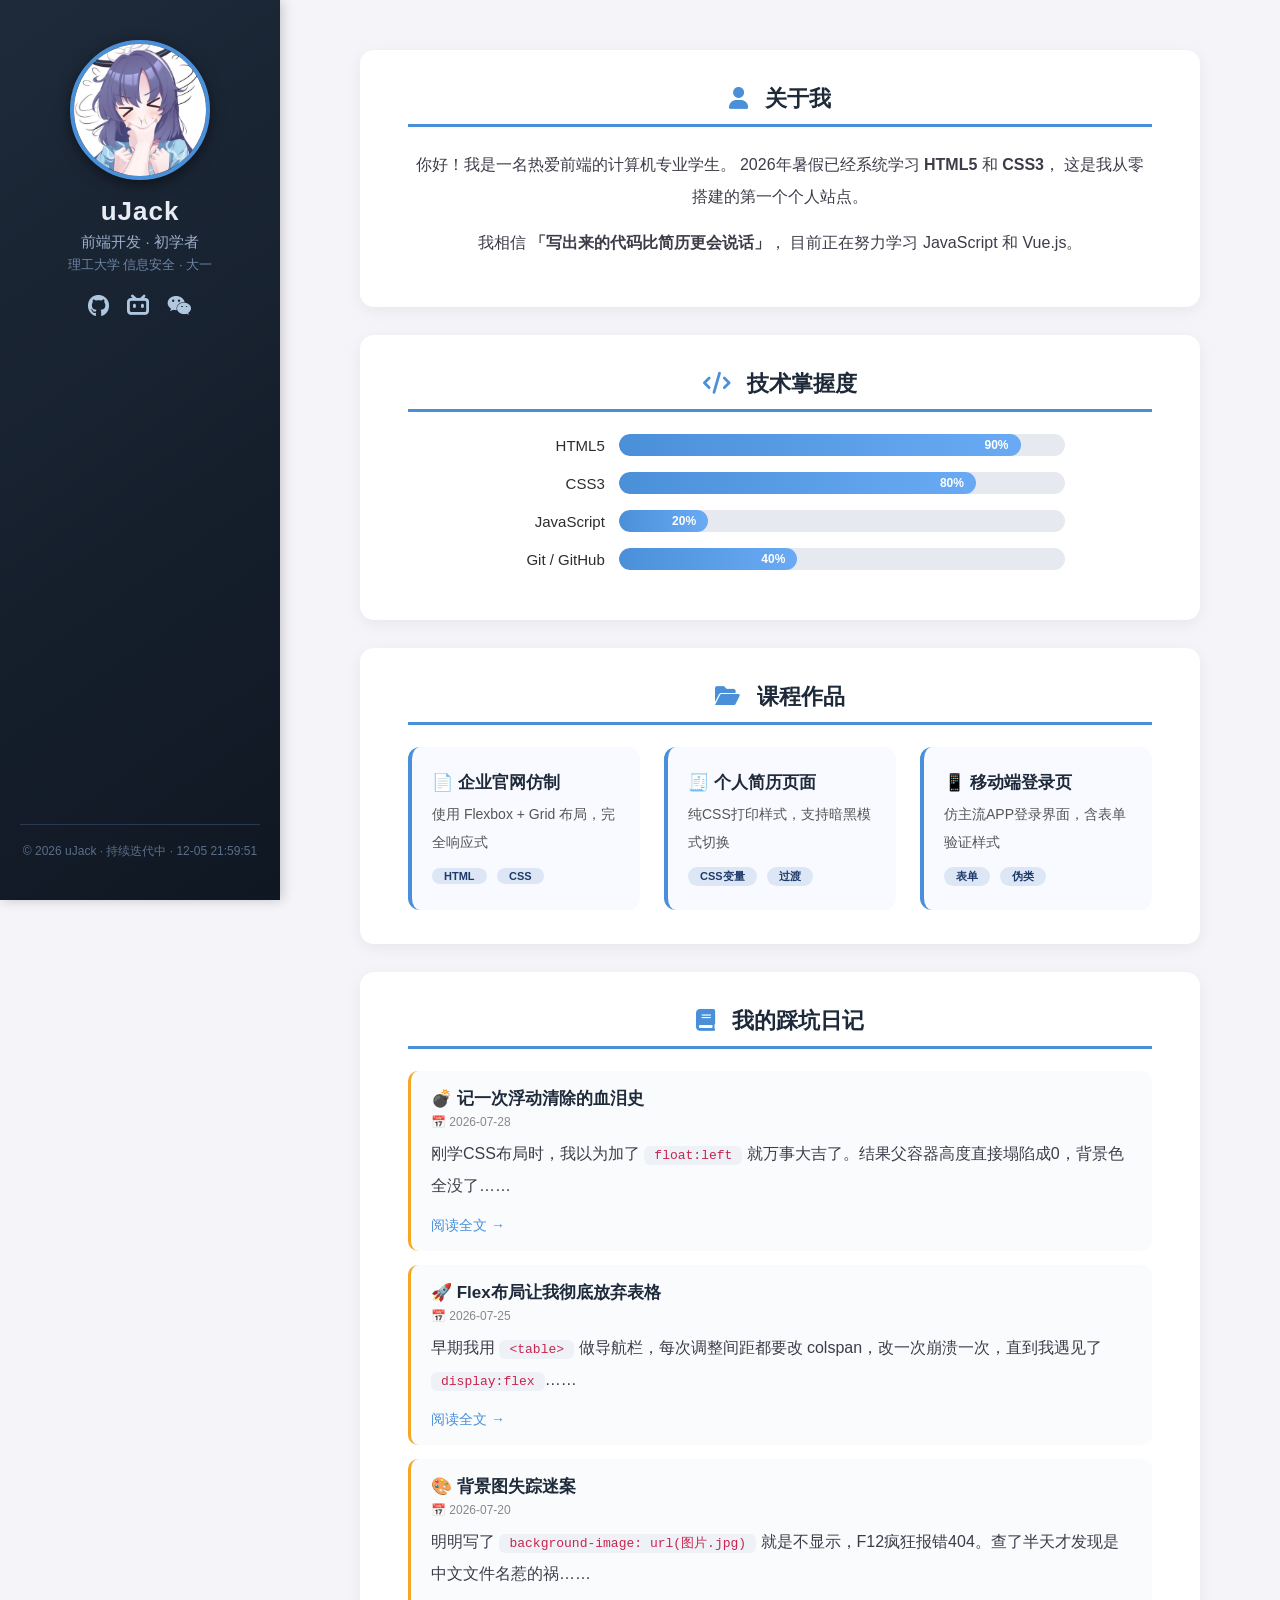
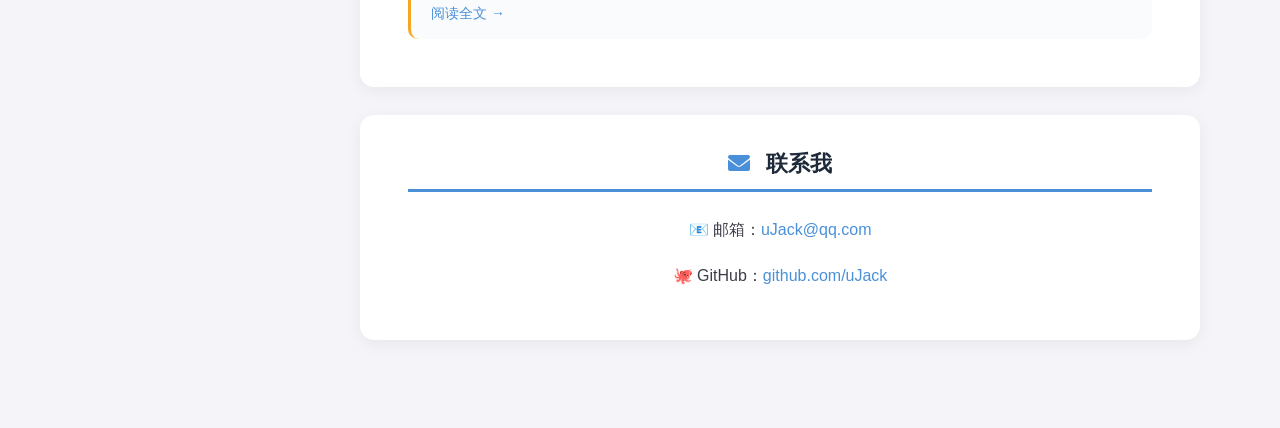
==== index.html @ 8a793961 "Add files via upload" ====
<!DOCTYPE html>
<html lang="zh-CN">
<head>
    <meta charset="UTF-8" />
    <meta name="viewport" content="width=device-width, initial-scale=1.0" />
    <title>uJack | 前端开发初学者</title>
    <!-- 引入外部CSS -->
    <link rel="stylesheet" href="style.css" />
    <!-- 引入Font Awesome图标库（免费图标） -->
    <link rel="stylesheet" href="https://cdnjs.cloudflare.com/ajax/libs/font-awesome/6.0.0-beta3/css/all.min.css" />
</head>
<body>

    <!-- ========== 左侧边栏（固定不动） ========== -->
    <header id="sidebar">
        <div class="avatar">
            <!-- 把 avatar.jpg 放在同目录下，或改成你的图片链接 -->
            <img src="avatar.jpg" alt="我的头像" />
        </div>
        <h1>uJack</h1>
        <p class="subtitle">前端开发 · 初学者</p>
        <p class="bio">理工大学 信息安全 · 大一</p>

        <!-- 社交链接（换成你的真实账号） -->
        <ul class="social-links">
            <li><a href="https://github.com/jiang9wen4jie" target="_blank"><i class="fab fa-github"></i></a></li>
            <li><a href="https://space.bilibili.com/1101646203" target="_blank"><i class="fab fa-bilibili"></i></a></li>
            <li><a href="images/wechat.jpg" target="_blank"><i class="fab fa-weixin"></i></a></li>
        </ul>

        <!-- 底部版权 -->
       <footer class="sidebar-footer">
    <p id="footer-time"></p>
</footer>
    </header>

    <!-- ========== 右侧主内容（可滚动） ========== -->
    <main id="main-content">

        <!-- 区段1：关于我 -->
        <section class="section">
            <h2><i class="fas fa-user"></i> 关于我</h2>
            <p>
                你好！我是一名热爱前端的计算机专业学生。
                2026年暑假已经系统学习 <strong>HTML5</strong> 和 <strong>CSS3</strong>，
                这是我从零搭建的第一个个人站点。
            </p>
            <p>
                我相信 <strong>「写出来的代码比简历更会说话」</strong>，
                目前正在努力学习 JavaScript 和 Vue.js。
            </p>
        </section>

        <!-- 区段2：技能进度条（HR最爱看！） -->
        <section class="section">
            <h2><i class="fas fa-code"></i> 技术掌握度</h2>
            <div class="skill">
                <span class="skill-name">HTML5</span>
                <div class="progress-bar"><div class="progress-fill" style="width:90%;">90%</div></div>
            </div>
            <div class="skill">
                <span class="skill-name">CSS3</span>
                <div class="progress-bar"><div class="progress-fill" style="width:80%;">80%</div></div>
            </div>
            <div class="skill">
                <span class="skill-name">JavaScript</span>
                <div class="progress-bar"><div class="progress-fill" style="width:20%;">20%</div></div>
            </div>
            <div class="skill">
                <span class="skill-name">Git / GitHub</span>
                <div class="progress-bar"><div class="progress-fill" style="width:40%;">40%</div></div>
            </div>
        </section>

        <!-- 区段3：作品集（核心说服力） -->
        <section class="section">
            <h2><i class="fas fa-folder-open"></i> 课程作品</h2>
            <div class="project-grid">
                <div class="project-card">
                    <h3>📄 企业官网仿制</h3>
                    <p>使用 Flexbox + Grid 布局，完全响应式</p>
                    <span class="tag">HTML</span>
                    <span class="tag">CSS</span>
                </div>
                <div class="project-card">
                    <h3>🧾 个人简历页面</h3>
                    <p>纯CSS打印样式，支持暗黑模式切换</p>
                    <span class="tag">CSS变量</span>
                    <span class="tag">过渡</span>
                </div>
                <div class="project-card">
                    <h3>📱 移动端登录页</h3>
                    <p>仿主流APP登录界面，含表单验证样式</p>
                    <span class="tag">表单</span>
                    <span class="tag">伪类</span>
                </div>
            </div>
        </section>

<!-- 区段4：踩坑日记（杀手锏！） -->
<section class="section">
    <h2><i class="fas fa-book"></i> 我的踩坑日记</h2>

    <article class="diary-entry">
        <h3>💣 记一次浮动清除的血泪史</h3>
        <p class="date">📅 2026-07-28</p>
        <p>刚学CSS布局时，我以为加了 <code>float:left</code> 就万事大吉了。结果父容器高度直接塌陷成0，背景色全没了……</p>
        <a href="diary1.html">阅读全文 →</a>   <!-- 👈 删掉了 target="_blank" -->
    </article>

    <article class="diary-entry">
        <h3>🚀 Flex布局让我彻底放弃表格</h3>
        <p class="date">📅 2026-07-25</p>
        <p>早期我用 <code>&lt;table&gt;</code> 做导航栏，每次调整间距都要改 colspan，改一次崩溃一次，直到我遇见了 <code>display:flex</code>……</p>
        <a href="diary2.html">阅读全文 →</a>   <!-- 👈 删掉了 target="_blank" -->
    </article>

    <article class="diary-entry">
        <h3>🎨 背景图失踪迷案</h3>
        <p class="date">📅 2026-07-20</p>
        <p>明明写了 <code>background-image: url(图片.jpg)</code> 就是不显示，F12疯狂报错404。查了半天才发现是中文文件名惹的祸……</p>
        <a href="diary3.html">阅读全文 →</a>   <!-- 👈 删掉了 target="_blank" -->
    </article>
</section>

        <!-- 区段5：联系我（展示诚意） -->
        <section class="section">
            <h2><i class="fas fa-envelope"></i> 联系我</h2>
            <p>📧 邮箱：<a href="https://mail.qq.com/cgi-bin/qm_share?t=qm_mailme&email=jwj19955068142@qq.com" target="_blank">uJack@qq.com</a></p>
            <p>🐙 GitHub：<a href="https://github.com/jiang9wen4jie" target="_blank">github.com/uJack</a></p>
        </section>

    </main>
<script>
    // 获取当前北京时间并显示在页脚
    function updateTime() {
        const now = new Date();
        const year = now.getFullYear();
        const month = String(now.getMonth() + 1).padStart(2, '0');
        const day = String(now.getDate()).padStart(2, '0');
        const hours = String(now.getHours()).padStart(2, '0');
        const minutes = String(now.getMinutes()).padStart(2, '0');
        const seconds = String(now.getSeconds()).padStart(2, '0');

        const timeStr = `© ${year} uJack · 持续迭代中 · ${month}-${day} ${hours}:${minutes}:${seconds}`;
        document.getElementById('footer-time').textContent = timeStr;
    }

    // 页面加载时立即显示一次
    updateTime();

    // 每秒更新一次（让秒数走起来）
    setInterval(updateTime, 1000);
</script>
</body>
</html>
---- style.css ----
/* ========== 全局重置 ========== */
* {
    margin: 0;
    padding: 0;
    box-sizing: border-box;
}

body {
    font-family: "Segoe UI", Roboto, "Helvetica Neue", sans-serif;
    background-color: #f4f4f9;
    color: #2d2d2d;
    display: flex;
    min-height: 100vh;
}

/* ========== 左侧边栏（电脑端） ========== */
#sidebar {
    width: 280px;
    background: linear-gradient(145deg, #1e2a3a, #0f1722);
    color: #e8edf5;
    padding: 40px 20px;
    display: flex;
    flex-direction: column;
    align-items: center;
    text-align: center;
    position: fixed;
    top: 0;
    left: 0;
    height: 100vh;
    overflow-y: auto;
    box-shadow: 2px 0 12px rgba(0, 0, 0, 0.2);
    z-index: 100;
}

.avatar {
    width: 140px;
    height: 140px;
    flex-shrink: 0;
    border-radius: 50%;
    overflow: hidden;
    border: 4px solid #4a90d9;
    box-shadow: 0 4px 14px rgba(0, 0, 0, 0.5);
    margin-bottom: 16px;
}

.avatar img {
    width: 100%;
    height: 100%;
    object-fit: cover;
    display: block;
}

#sidebar h1 {
    font-size: 26px;
    font-weight: 600;
    letter-spacing: 1px;
    margin-bottom: 6px;
}

#sidebar .subtitle {
    font-size: 15px;
    color: #9aaec9;
    margin-bottom: 4px;
}

#sidebar .bio {
    font-size: 13px;
    color: #6d85a5;
    margin-bottom: 20px;
}

.social-links {
    list-style: none;
    display: flex;
    gap: 18px;
    margin-bottom: 30px;
    padding: 0;
}

.social-links a {
    color: #b0c7e0;
    font-size: 22px;
    transition: color 0.3s, transform 0.2s;
}

.social-links a:hover {
    color: #4a90d9;
    transform: translateY(-3px);
}

.sidebar-footer {
    margin-top: auto;
    font-size: 12px;
    color: #5a6f8a;
    border-top: 1px solid #2a3a4e;
    padding-top: 18px;
    width: 100%;
}

/* ========== 右侧主内容（电脑端） ========== */
#main-content {
    margin-left: 280px;
    padding: 50px 80px 60px 80px;
    flex: 1;
    max-width: 1200px;
}

.section {
    background: white;
    border-radius: 14px;
    padding: 34px 48px;
    margin-bottom: 28px;
    box-shadow: 0 4px 16px rgba(0, 0, 0, 0.06);
    transition: transform 0.2s, box-shadow 0.2s;
}

.section:hover {
    transform: translateY(-2px);
    box-shadow: 0 8px 28px rgba(0, 0, 0, 0.08);
}

.section h2 {
    font-size: 22px;
    font-weight: 600;
    margin-bottom: 22px;
    color: #1e2a3a;
    border-bottom: 3px solid #4a90d9;
    padding-bottom: 10px;
    text-align: center;
    display: block;
}

.section h2 i {
    color: #4a90d9;
    margin-right: 10px;
}

.section p {
    line-height: 2;
    margin-bottom: 14px;
    color: #3d3d4a;
    text-align: center;
    max-width: 800px;
    margin-left: auto;
    margin-right: auto;
}

.project-card p,
.diary-entry p {
    text-align: left;
    max-width: 100%;
    margin-left: 0;
    margin-right: 0;
}

/* ========== 技能进度条 ========== */
.skill {
    margin-bottom: 16px;
    display: flex;
    align-items: center;
    flex-wrap: wrap;
    justify-content: center;
}

.skill-name {
    display: inline-block;
    width: 110px;
    font-weight: 500;
    font-size: 15px;
    text-align: right;
    margin-right: 14px;
}

.progress-bar {
    display: inline-block;
    width: 60%;
    min-width: 180px;
    height: 22px;
    background: #e6e9f0;
    border-radius: 30px;
    overflow: hidden;
    vertical-align: middle;
}

.progress-fill {
    height: 100%;
    background: linear-gradient(90deg, #4a90d9, #6aaaf5);
    border-radius: 30px;
    color: white;
    font-size: 12px;
    line-height: 22px;
    text-align: right;
    padding-right: 12px;
    font-weight: 600;
    transition: width 0.8s ease;
}

/* ========== 作品卡片网格 ========== */
.project-grid {
    display: grid;
    grid-template-columns: repeat(auto-fit, minmax(220px, 1fr));
    gap: 24px;
    margin-top: 6px;
}

.project-card {
    background: #f8faff;
    padding: 24px 20px;
    border-radius: 12px;
    border-left: 4px solid #4a90d9;
    transition: 0.25s ease;
}

.project-card:hover {
    background: #edf4ff;
    transform: scale(1.01);
    box-shadow: 0 4px 12px rgba(74, 144, 217, 0.15);
}

.project-card h3 {
    font-size: 17px;
    margin-bottom: 6px;
    color: #1e2a3a;
}

.project-card p {
    font-size: 14px;
    color: #555;
    margin-bottom: 10px;
}

.tag {
    display: inline-block;
    background: #dce6f5;
    color: #1e3a6a;
    font-size: 11px;
    padding: 2px 12px;
    border-radius: 30px;
    font-weight: 600;
    margin-right: 6px;
}

/* ========== 踩坑日记 ========== */
.diary-entry {
    background: #f9fbfd;
    padding: 16px 20px;
    border-radius: 10px;
    margin-bottom: 14px;
    border-left: 3px solid #f5a623;
}

.diary-entry h3 {
    font-size: 17px;
    color: #1e2a3a;
}

.diary-entry .date {
    font-size: 12px;
    color: #888;
    margin-bottom: 4px;
}

.diary-entry code {
    background: #eef2f7;
    padding: 2px 10px;
    border-radius: 6px;
    font-size: 13px;
    color: #c7254e;
}

.diary-entry a {
    color: #4a90d9;
    text-decoration: none;
    font-weight: 500;
    font-size: 14px;
}

.diary-entry a:hover {
    text-decoration: underline;
}

/* ========== 联系区 ========== */
.section a {
    color: #4a90d9;
    text-decoration: none;
}
.section a:hover {
    text-decoration: underline;
}

#main-content .section:last-child p {
    text-align: center;
}

/* =========================================================
   📱 手机端独立样式 (宽度 ≤ 768px) 
   👉 核心改动：用 fixed 替代 sticky，确保固定效果
   ========================================================= */
@media (max-width: 768px) {

    /* ----- 侧边栏 → 固定在屏幕顶部（用 fixed！） ----- */
    #sidebar {
        position: fixed;            /* 用 fixed 替代 sticky，更可靠 */
        top: 0;
        left: 0;
        right: 0;
        z-index: 999;
        width: 100%;
        height: auto;
        flex-direction: row;
        flex-wrap: wrap;
        justify-content: center;
        align-items: center;
        padding: 6px 12px;
        box-shadow: 0 2px 20px rgba(0, 0, 0, 0.4);
        border-radius: 0;
        gap: 1px;
        background: linear-gradient(145deg, #1e2a3a, #0f1722);
    }

    .avatar {
        width: 50px;
        height: 50px;
        margin-bottom: 0;
        border-width: 3px;
        flex-shrink: 0;
        order: 0;
    }

    #sidebar h1 {
        font-size: 16px;
        width: 100%;
        margin-bottom: 0;
        order: 1;
    }

    #sidebar .subtitle {
        font-size: 11px;
        width: 100%;
        order: 2;
        margin-bottom: 0px;
    }

    #sidebar .bio {
        font-size: 10px;
        width: 100%;
        order: 3;
        margin-bottom: 2px;
    }

    .social-links {
        order: 4;
        margin-bottom: 0;
        gap: 20px;
    }

    .social-links a {
        font-size: 22px;
    }

    .sidebar-footer {
        display: none;
    }

    /* ----- 主内容区：用 padding-top 避开固定导航栏 ----- */
    #main-content {
        margin-left: 0;
        margin-top: 0;
        padding: 60px 14px 30px 14px;   /* 顶部留出导航栏高度 + 呼吸空间 */
        max-width: 100%;
        flex: 1;
    }

    .section {
        padding: 18px 16px;
        margin-bottom: 14px;
        border-radius: 10px;
    }

    .section h2 {
        font-size: 17px;
        margin-bottom: 14px;
        padding-bottom: 8px;
    }

    .section p {
        font-size: 14px;
        line-height: 1.8;
        text-align: left;
        max-width: 100%;
        margin-left: 0;
        margin-right: 0;
    }

    .skill {
        flex-direction: column;
        align-items: stretch;
        gap: 3px;
    }

    .skill-name {
        width: 100%;
        text-align: left;
        margin-right: 0;
        font-size: 14px;
    }

    .progress-bar {
        width: 100%;
        min-width: unset;
        height: 18px;
    }

    .progress-fill {
        font-size: 11px;
        line-height: 18px;
        padding-right: 10px;
    }

    .project-grid {
        grid-template-columns: 1fr;
        gap: 12px;
    }

    .project-card {
        padding: 16px 14px;
    }

    .project-card h3 {
        font-size: 15px;
    }

    .diary-entry {
        padding: 12px 14px;
    }

    .diary-entry h3 {
        font-size: 15px;
    }

    #main-content .section:last-child p {
        text-align: left;
        font-size: 14px;
    }
}

/* ========== 超小屏手机 (宽度 ≤ 400px) ========== */
@media (max-width: 400px) {
    #sidebar {
        padding: 6px 10px;
    }

    .avatar {
        width: 40px;
        height: 40px;
        border-width: 2px;
    }

    #sidebar h1 {
        font-size: 14px;
    }

    .social-links {
        gap: 8px;
    }

    .social-links a {
        font-size: 13px;
    }

    #main-content {
        padding: 85px 10px 20px 10px;
    }

    .section {
        padding: 14px 12px;
    }

    .section h2 {
        font-size: 15px;
    }
}
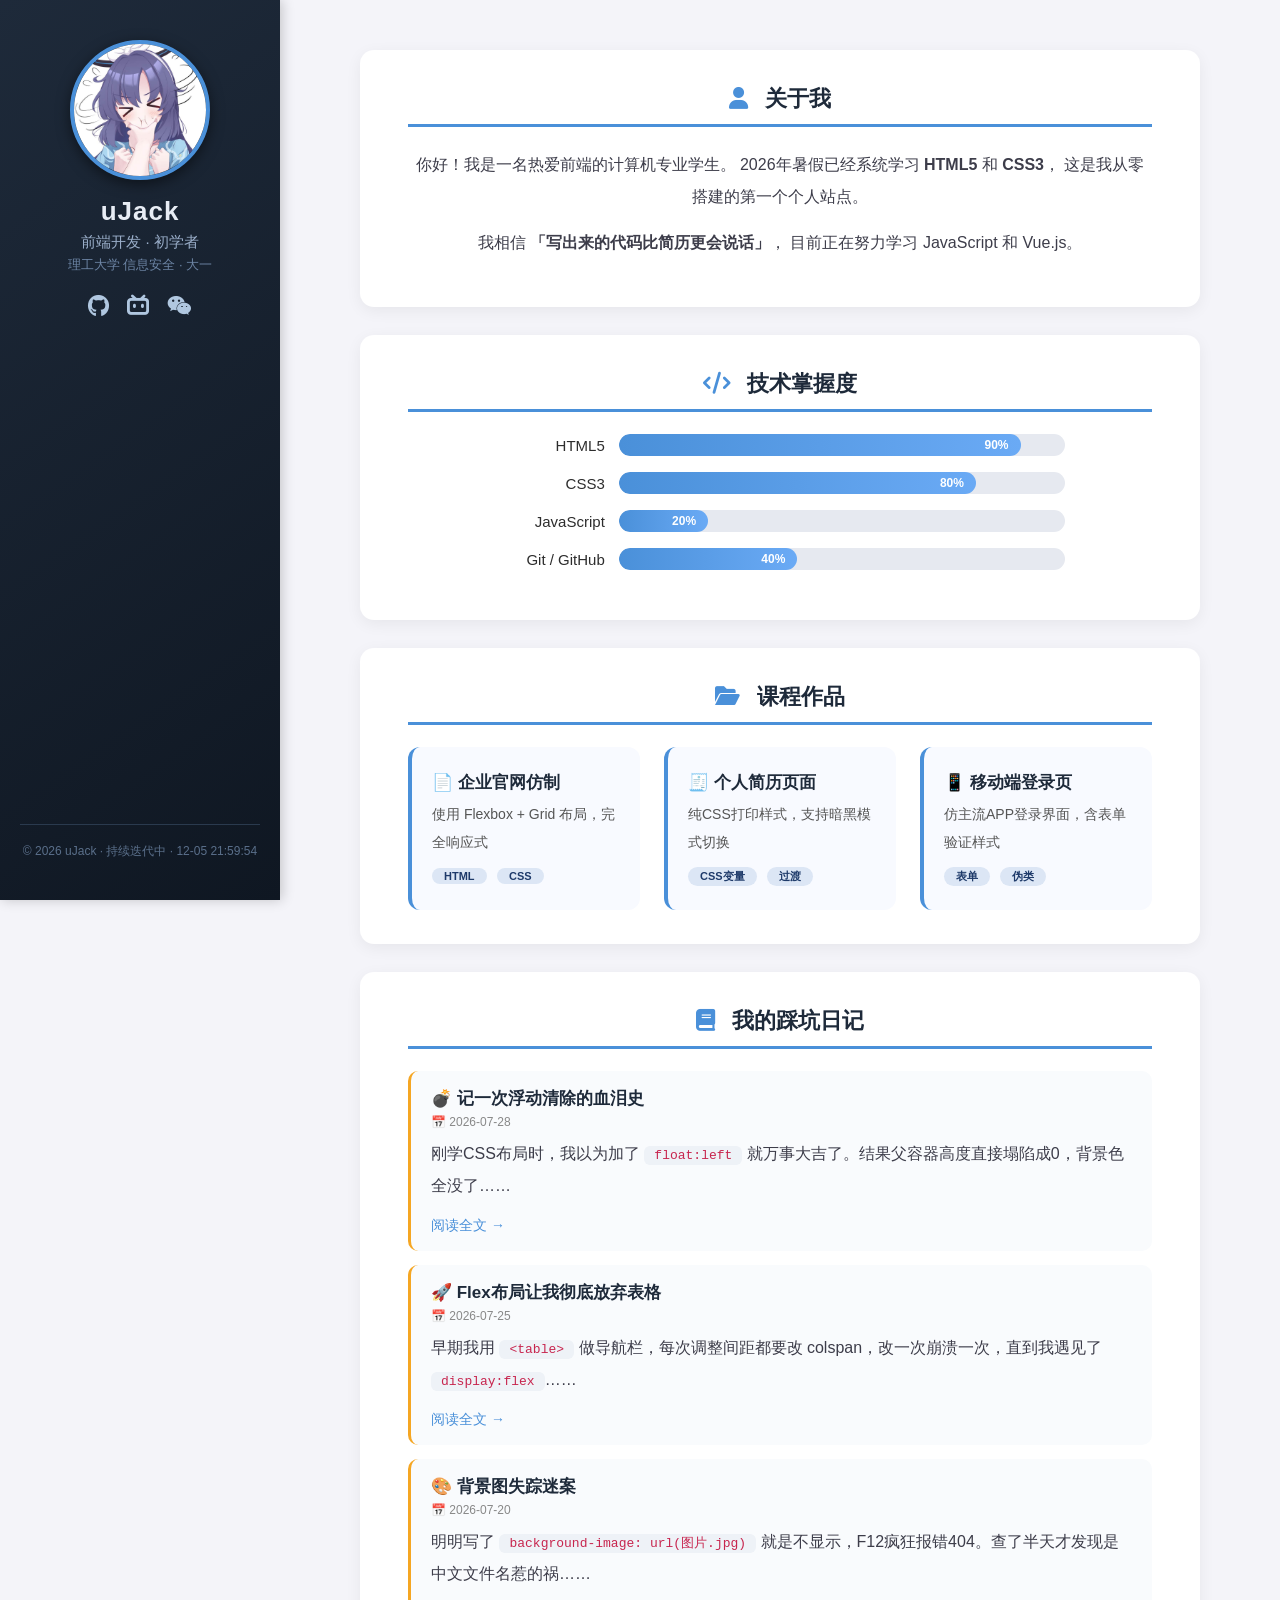
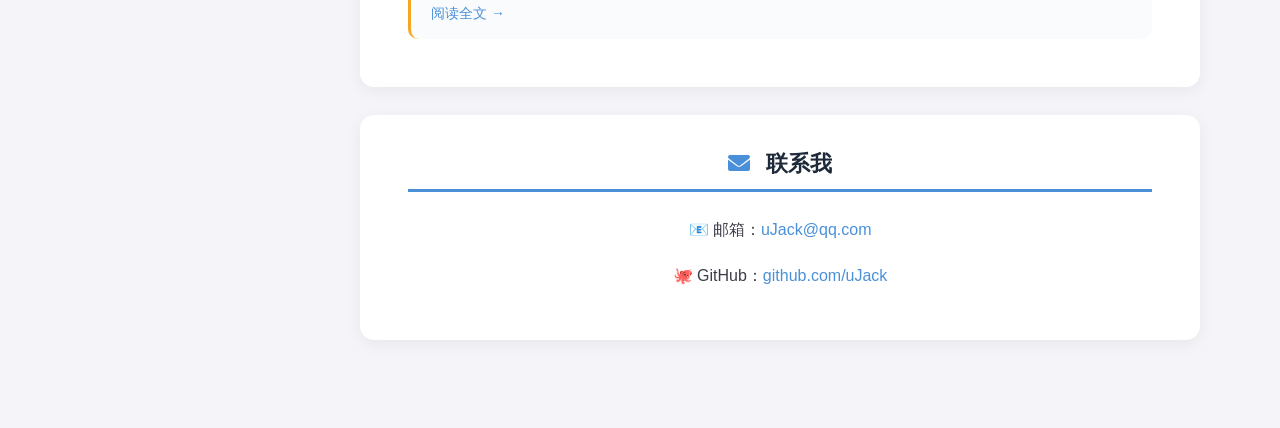
==== commit 80cd19f5: "Update index.html" ====
--- a/index.html
+++ b/index.html
@@ -24,7 +24,7 @@
         <!-- 社交链接（换成你的真实账号） -->
         <ul class="social-links">
             <li><a href="https://github.com/jiang9wen4jie" target="_blank"><i class="fab fa-github"></i></a></li>
-            <li><a href="https://space.bilibili.com/1101646203" target="_blank"><i class="fab fa-bilibili"></i></a></li>
+            <li><a href="#" target="_blank"><i class="fab fa-bilibili"></i></a></li>
             <li><a href="images/wechat.jpg" target="_blank"><i class="fab fa-weixin"></i></a></li>
         </ul>
 
@@ -153,4 +153,4 @@
     setInterval(updateTime, 1000);
 </script>
 </body>
-</html>+</html>
